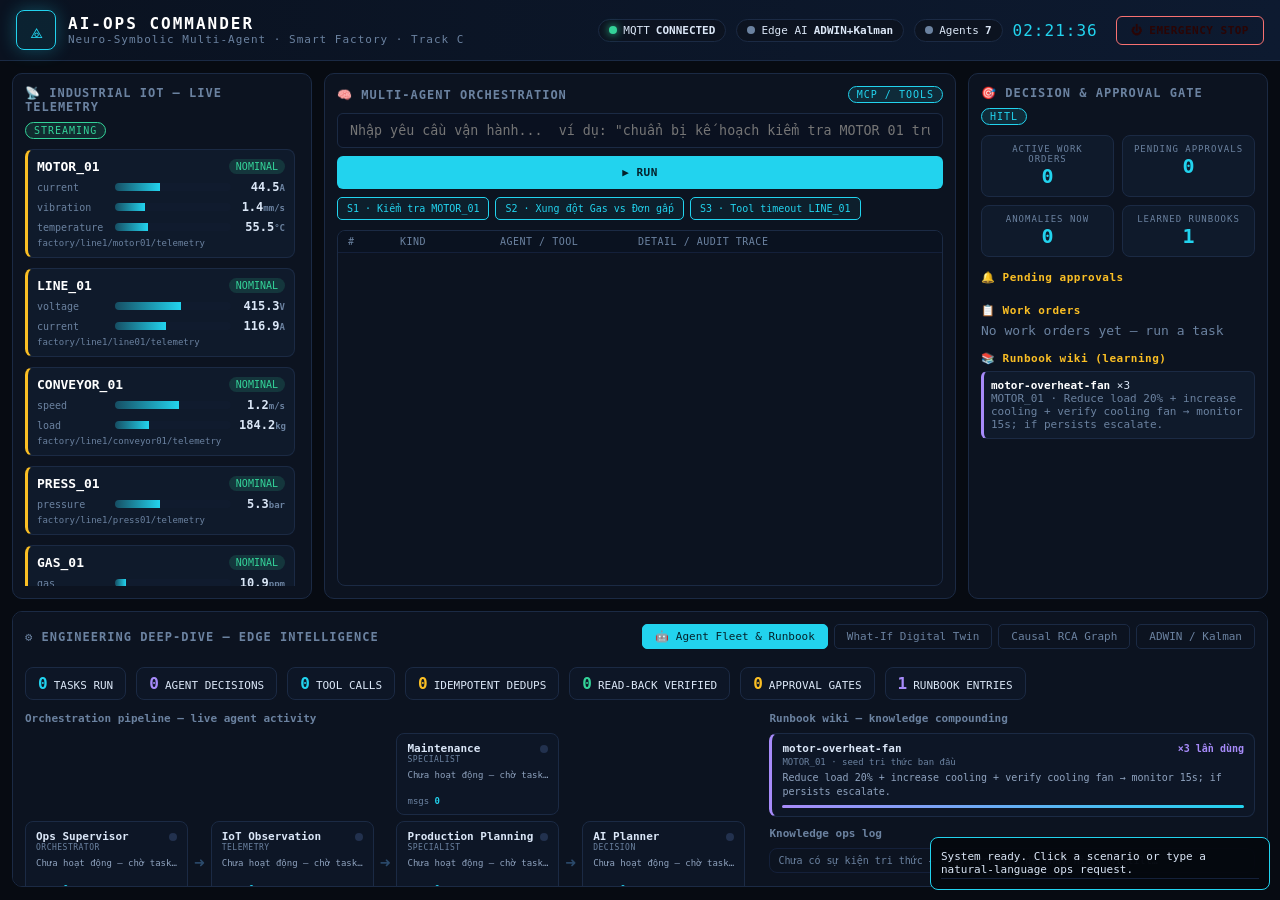
==== web/demo/index.html @ f43a61df "SEAL Hackathon 2026 - Track C: AI-Ops Commander Neuro-Symbolic Multi-Agent Smart Factory demo: - web" ====
<!DOCTYPE html>
<html lang="vi">
<head>
<meta charset="UTF-8">
<meta name="viewport" content="width=device-width, initial-scale=1.0">
<title>AI-Ops Commander · Smart Factory Multi-Agent Control Room</title>
<link rel="stylesheet" href="css/style.css">
</head>
<body>
<!-- ============ TOP STATUS BAR ============ -->
<header id="topbar">
  <div class="brand">
    <div class="logo">⟁</div>
    <div>
      <div class="title">AI-OPS COMMANDER</div>
      <div class="subtitle">Neuro-Symbolic Multi-Agent · Smart Factory · Track C</div>
    </div>
  </div>
  <div class="status-cluster">
    <span class="status-chip" id="mqttChip"><i class="dot red"></i>MQTT <b id="mqttState">DISCONNECTED</b></span>
    <span class="status-chip"><i class="dot"></i>Edge AI <b>ADWIN+Kalman</b></span>
    <span class="status-chip"><i class="dot"></i>Agents <b>7</b></span>
    <span class="clock" id="clock">--:--:--</span>
  </div>
  <div class="power">
    <button id="panicBtn" class="btn danger ghost">⏻ EMERGENCY STOP</button>
  </div>
</header>

<!-- ============ LAYOUT ============ -->
<main id="layout">

  <!-- LEFT: Live Telemetry -->
  <section id="telemetry" class="panel">
    <div class="panel-head">
      <h2>📡 INDUSTRIAL IOT — LIVE TELEMETRY</h2>
      <span class="tag green">STREAMING</span>
    </div>
    <div id="deviceGrid"></div>
  </section>

  <!-- CENTER: Agent orchestration -->
  <section id="orchestra" class="panel">
    <div class="panel-head">
      <h2>🧠 MULTI-AGENT ORCHESTRATION</h2>
      <span class="tag cyan">MCP / TOOLS</span>
    </div>
    <div id="taskLauncher">
      <input id="taskInput" type="text" placeholder='Nhập yêu cầu vận hành...  ví dụ: "chuẩn bị kế hoạch kiểm tra MOTOR_01 trước ca sau"' autocomplete="off">
      <button id="taskSubmit" class="btn primary">▶ RUN</button>
      <div class="scenarios">
        <button class="scenario" data-device="MOTOR_01" data-type="inspection">S1 · Kiểm tra MOTOR_01</button>
        <button class="scenario" data-device="GAS_01" data-type="conflict">S2 · Xung đột Gas vs Đơn gấp</button>
        <button class="scenario" data-device="LINE_01" data-type="timeout">S3 · Tool timeout LINE_01</button>
      </div>
    </div>
    <div id="tracePanel">
      <div id="traceHead" class="trace-row head"><span>#</span><span>KIND</span><span>AGENT / TOOL</span><span>DETAIL / AUDIT TRACE</span></div>
      <div id="traceBody"></div>
    </div>
  </section>

  <!-- RIGHT: Decisions / approvals / workorders -->
  <section id="ops" class="panel">
    <div class="panel-head">
      <h2>🎯 DECISION & APPROVAL GATE</h2>
      <span class="tag cyan">HITL</span>
    </div>
    <div id="kpis" class="grid-2"></div>
    <div class="block">
      <h3>🔔 Pending approvals</h3>
      <div id="approvalList"></div>
    </div>
    <div class="block">
      <h3>📋 Work orders</h3>
      <div id="woList"></div>
    </div>
    <div class="block">
      <h3>📚 Runbook wiki (learning)</h3>
      <div id="runbookList"></div>
    </div>
  </section>

  <!-- BOTTOM: Engineering deep-dive -->
  <section id="eng" class="panel full">
    <div class="panel-head">
      <h2>⚙ ENGINEERING DEEP-DIVE — EDGE INTELLIGENCE</h2>
      <div class="tabs">
        <button class="tab active" data-view="fleet">🤖 Agent Fleet & Runbook</button>
        <button class="tab" data-view="twin">What-If Digital Twin</button>
        <button class="tab" data-view="causal">Causal RCA Graph</button>
        <button class="tab" data-view="drift">ADWIN / Kalman</button>
      </div>
    </div>
    <div class="view" id="view-fleet">
      <div class="fleet-stats" id="fleetStats"></div>
      <div class="fleet-wrap">
        <div class="fleet-left">
          <h3>Orchestration pipeline — live agent activity</h3>
          <div class="fleet-pipeline" id="agentBoard"></div>
          <div class="dim" style="font-size:10px;margin-top:10px">
            Card sáng lên khi agent đang phát thông điệp · số msg = tổng lượt hoạt động từ lúc boot · hàng last-action là message mới nhất.
            Stage 3 chạy <b>song song</b> (Maintenance / Production / Safety) — safety gate không bao giờ bị bỏ qua kể cả khi hit runbook.
          </div>
        </div>
        <div class="fleet-right">
          <h3>Runbook wiki — knowledge compounding</h3>
          <div id="runbookBoard"></div>
          <h3 style="margin-top:10px">Knowledge ops log</h3>
          <div id="runbookLogView" class="rb-log"></div>
        </div>
      </div>
    </div>
    <div class="view hidden" id="view-twin">
      <div class="two-col">
        <div>
          <h3>Simulated futures per candidate action</h3>
          <canvas id="twinChart" width="760" height="260"></canvas>
        </div>
        <div>
          <h3>Objective function scoring</h3>
          <div id="objectiveTable"></div>
        </div>
      </div>
    </div>
    <div class="view hidden" id="view-causal">
      <div class="two-col">
        <div>
          <h3>Correlation-driven causal graph (online lag-correlation)</h3>
          <canvas id="causalCanvas" width="740" height="280"></canvas>
        </div>
        <div>
          <h3>Detected edge strengths</h3>
          <div id="causalTable"></div>
        </div>
      </div>
    </div>
    <div class="view hidden" id="view-drift">
      <div class="two-col">
        <div><h3>ADWIN changing-points per signal</h3><canvas id="adwinCanvas" width="760" height="260"></canvas></div>
        <div>
          <h3>Streaming estimator (Kalman vs raw)</h3>
          <canvas id="kalmanCanvas" width="760" height="240"></canvas>
        </div>
      </div>
    </div>
  </section>
</main>

<div id="syslog-overlay"><div id="syslog"></div></div>

<script src="js/algorithms.js"></script>
<script src="js/simulator.js"></script>
<script src="js/agents.js"></script>
<script src="js/main.js"></script>
</body>
</html>
---- web/demo/css/style.css ----
:root {
  --bg:#070b12; --panel:#0c1320; --panel2:#0f1a2b; --line:#1b2a44;
  --cyan:#22d3ee; --green:#34d399; --amber:#fbbf24; --red:#f87171; --violet:#a78bfa;
  --txt:#dbe7f7; --dim:#6b82a0; --mono:'SF Mono','Cascadia Code','Consolas',monospace;
}
*{box-sizing:border-box;margin:0;padding:0}
html,body{height:100%}
body{background:var(--bg);color:var(--txt);font-family:var(--mono), 'Segoe UI', sans-serif;font-size:13px;overflow:hidden}
.hidden{display:none!important}

/* topbar */
#topbar{display:flex;align-items:center;gap:18px;padding:10px 16px;background:linear-gradient(90deg,#0a1220,#0d1a30);border-bottom:1px solid var(--line);position:sticky;top:0;z-index:10}
.brand{display:flex;align-items:center;gap:12px}
.logo{width:40px;height:40px;display:grid;place-items:center;font-size:22px;color:var(--cyan);border:1px solid var(--cyan);border-radius:8px;background:rgba(34,211,238,.08);box-shadow:0 0 18px rgba(34,211,238,.3)}
.title{font-weight:700;letter-spacing:2px;font-size:16px;color:#fff}
.subtitle{color:var(--dim);font-size:11px;letter-spacing:1px}
.status-cluster{margin-left:auto;display:flex;gap:10px;align-items:center}
.status-chip{display:inline-flex;align-items:center;gap:6px;padding:4px 10px;border:1px solid var(--line);border-radius:20px;background:var(--panel);font-size:11px}
.dot{width:8px;height:8px;border-radius:50%;background:var(--dim);display:inline-block}
.dot.green{background:var(--green);box-shadow:0 0 8px var(--green)}
.dot.red{background:var(--red);box-shadow:0 0 8px var(--red)}
.dot.amber{background:var(--amber)}
.clock{font-size:16px;color:var(--cyan);letter-spacing:1px}
.power{display:flex;gap:8px}
.btn{border:none;padding:7px 14px;border-radius:6px;cursor:pointer;font-family:var(--mono);font-weight:600;font-size:11px;letter-spacing:.5px}
.btn.primary{background:var(--cyan);color:#04222b}
.btn.primary:hover{box-shadow:0 0 14px rgba(34,211,238,.5)}
.btn.danger{background:var(--red);color:#2a0505}
.btn.ghost{background:transparent;border:1px solid var(--red)}
.btn.ghost:hover{background:rgba(248,113,113,.15)}
.btn.small{padding:3px 8px;font-size:10px}

/* layout */
#layout{display:grid;grid-template-columns:300px 1fr 300px;grid-template-rows:auto auto;gap:12px;padding:12px;height:calc(100vh - 62px)}
#telemetry{grid-column:1;grid-row:1/3}
#orchestra{grid-column:2;grid-row:1/3;display:flex;flex-direction:column;min-height:0}
#ops{grid-column:3;grid-row:1/3;overflow:auto}
#eng{grid-column:1/4;grid-row:auto}

.panel{background:var(--panel);border:1px solid var(--line);border-radius:10px;padding:12px;overflow:hidden;display:flex;flex-direction:column}
.panel-head{display:flex;align-items:center;justify-content:space-between;margin-bottom:10px;flex-wrap:wrap;gap:8px}
.panel-head h2{font-size:12px;letter-spacing:1px;color:var(--dim);font-weight:600}
.tag{font-size:10px;padding:2px 8px;border-radius:12px;letter-spacing:1px}
.tag.green{background:rgba(52,211,153,.12);color:var(--green);border:1px solid var(--green)}
.tag.cyan{background:rgba(34,211,238,.12);color:var(--cyan);border:1px solid var(--cyan)}
.tag.red{background:rgba(248,113,113,.12);color:var(--red);border:1px solid var(--red)}

/* device cards */
#deviceGrid{display:grid;grid-template-columns:1fr;gap:10px;overflow:auto;padding-right:4px}
.dev-card{background:var(--panel2);border:1px solid var(--line);border-radius:8px;padding:9px;border-left:3px solid var(--dim)}
.dev-card.anom{border-left-color:var(--red);box-shadow:0 0 12px rgba(248,113,113,.15)}
.dev-card.warn{border-left-color:var(--amber)}
.dev-head{display:flex;justify-content:space-between;align-items:center;margin-bottom:6px}
.dev-name{font-weight:700;color:#fff;font-size:13px}
.dev-status{font-size:10px;padding:2px 7px;border-radius:10px}
.dev-status.ok{background:rgba(52,211,153,.15);color:var(--green)}
.dev-status.anom{background:rgba(248,113,113,.15);color:var(--red)}
.metrics{display:flex;flex-direction:column;gap:6px}
.metric-row{display:grid;grid-template-columns:70px 1fr 46px;align-items:center;gap:8px}
.metric-name{color:var(--dim);font-size:10px}
.metric-bar{height:8px;border-radius:4px;background:#101b2e;overflow:hidden;position:relative}
.metric-bar .fill{height:100%;background:linear-gradient(90deg,#164e63,#22d3ee);transition:width .3s}
.metric-bar .fill.hot{background:linear-gradient(90deg,#7f1d1d,#f87171)}
.metric-bar .fill.warn{background:linear-gradient(90deg,#92400e,#fbbf24)}
.metric-val{text-align:right;font-size:12px;font-weight:700}
.metric-val.hot{color:var(--red)} .metric-val.warn{color:var(--amber)}

/* task launcher */
#taskLauncher{margin-bottom:10px}
#taskLauncher input{width:100%;padding:9px 12px;border-radius:6px;border:1px solid var(--line);background:#0a1120;color:var(--txt);font-family:var(--mono)}
#taskRow{display:flex;gap:8px;margin-top:8px}
.scenarios{display:flex;gap:6px;margin-top:8px;flex-wrap:wrap}
.scenario{border:1px solid var(--cyan);color:var(--cyan);background:rgba(34,211,238,.06);padding:5px 9px;border-radius:5px;font-size:10px;font-family:var(--mono);cursor:pointer}
.scenario:hover{background:rgba(34,211,238,.16)}
#taskSubmit{width:100%;margin-top:8px;padding:10px}

/* trace */
#tracePanel{flex:1;min-height:0;display:flex;flex-direction:column;border:1px solid var(--line);border-radius:8px;overflow:hidden}
.trace-row{display:grid;grid-template-columns:44px 92px 130px 1fr;gap:8px;padding:5px 10px;font-size:11px;border-bottom:1px solid #14203a}
.trace-row.head{background:#0a1220;color:var(--dim);font-size:10px;letter-spacing:.5px;position:sticky;top:0}
#traceBody{overflow:auto;flex:1;min-height:0}
.tr-agent{color:var(--violet)} .tr-tool{color:var(--cyan)} .tr-verif{color:var(--green)}
.tr-sup{color:#f0abfc} .tr-iot{color:#7dd3fc} .tr-maint{color:#fbbf24}
.tr-prod{color:#86efac} .tr-safety{color:#fca5a5} .tr-action{color:#38bdf8}
.tr-decision{color:#fdba74} .tr-info{color:var(--dim)} .tr-trace{color:var(--dim)}
.kind-badge{display:inline-block;padding:1px 6px;border-radius:4px;font-size:9px}
.num{color:var(--dim)}

/* ops right */
#ops .block{margin-bottom:14px}
#ops h3{font-size:11px;color:var(--amber);margin-bottom:6px;letter-spacing:.5px}
.grid-2{display:grid;grid-template-columns:1fr 1fr;gap:8px;margin-bottom:14px}
.kpi{background:var(--panel2);border:1px solid var(--line);border-radius:8px;padding:8px;text-align:center}
.kpi .lbl{color:var(--dim);font-size:9px;letter-spacing:1px}
.kpi .val{font-size:20px;font-weight:700;color:var(--cyan)}
.kpi .val.warn{color:var(--amber)} .kpi .val.hot{color:var(--red)}
.appr-item,.wo-item,.rb-item{background:var(--panel2);border:1px solid var(--line);border-left:3px solid var(--amber);border-radius:6px;padding:7px;margin-bottom:6px;font-size:11px}
.appr-item .btns{display:flex;gap:6px;margin-top:6px}
.title-sm{color:#fff;font-weight:600}
.dim{color:var(--dim)} .green{color:var(--green)} .red{color:var(--red)} .amber{color:var(--amber)} .cyan{color:var(--cyan)}
.wo-item{border-left-color:var(--cyan)}
.rb-item{border-left-color:var(--violet)}

/* eng deep dive */
#eng{grid-row:auto;overflow:auto}
.tabs{display:flex;gap:6px}
.tab{border:1px solid var(--line);background:transparent;color:var(--dim);padding:5px 12px;border-radius:5px;cursor:pointer;font-family:var(--mono);font-size:11px}
.tab.active{background:var(--cyan);color:#04222b;border-color:var(--cyan)}
.view{padding-top:8px}
.two-col{display:grid;grid-template-columns:1fr 1fr;gap:16px}
.view h3{color:var(--dim);font-size:11px;margin-bottom:8px}
table.dt{width:100%;border-collapse:collapse;font-size:11px}
table.dt td,table.dt th{padding:5px 8px;border-bottom:1px solid #14203a;text-align:left}
table.dt th{color:var(--dim);font-size:10px}
.winner{background:rgba(52,211,153,.12)}

#syslog-overlay{position:fixed;bottom:10px;right:10px;width:340px;z-index:50}
#syslog{background:rgba(5,8,14,.95);border:1px solid var(--cyan);border-radius:8px;padding:10px;font-size:11px;max-height:220px;overflow:auto}
#syslog div{border-bottom:1px solid #14203a;padding:2px 0}

::-webkit-scrollbar{width:8px;height:8px}
::-webkit-scrollbar-thumb{background:#1b2a44;border-radius:4px}
::-webkit-scrollbar-track{background:transparent}
/* ================= Agent Fleet & Runbook tab ================= */
.fleet-stats{display:flex;gap:10px;flex-wrap:wrap;margin-bottom:12px}
.fleet-chip{background:#0d1626;border:1px solid #1b2a44;border-radius:8px;padding:6px 12px;font-size:11px;display:flex;align-items:baseline;gap:6px}
.fleet-chip .n{font-size:16px;font-weight:700;color:var(--cyan)}
.fleet-chip.g .n{color:var(--green)} .fleet-chip.a .n{color:var(--amber)} .fleet-chip.v .n{color:var(--violet)}
.fleet-wrap{display:grid;grid-template-columns:3fr 2fr;gap:16px}
.fleet-pipeline{display:flex;align-items:stretch;gap:4px;flex-wrap:wrap}
.fleet-stage{display:flex;flex-direction:column;gap:6px;justify-content:center}
.fleet-arrow{display:flex;align-items:center;color:#2b4a6b;font-size:18px;padding:0 2px;user-select:none}
.agent-card{background:#0d1626;border:1px solid #1b2a44;border-radius:8px;padding:8px 10px;min-width:150px;max-width:170px;transition:border-color .25s, box-shadow .25s}
.agent-card .ac-head{display:flex;justify-content:space-between;align-items:center;gap:6px}
.agent-card .ac-name{font-size:11px;font-weight:700;color:#dbe7f8}
.agent-card .ac-role{font-size:8px;color:var(--dim);text-transform:uppercase;letter-spacing:.5px}
.agent-card .ac-led{width:8px;height:8px;border-radius:50%;background:#22314e;flex:0 0 auto}
.agent-card.live{border-color:var(--green);box-shadow:0 0 12px rgba(52,211,153,.35)}
.agent-card.live .ac-led{background:var(--green);animation:blink .6s infinite alternate}
@keyframes blink{from{opacity:1}to{opacity:.25}}
.agent-card .ac-msg{font-size:9px;color:#8fa3bf;margin-top:5px;line-height:1.35;min-height:24px;overflow:hidden;display:-webkit-box;-webkit-line-clamp:2;-webkit-box-orient:vertical}
.agent-card .ac-count{font-size:9px;color:var(--dim);margin-top:3px}
.agent-card .ac-count b{color:var(--cyan)}
.fleet-right h3{color:var(--dim);font-size:11px;margin-bottom:8px}
.rb-card{background:#0d1626;border:1px solid #1b2a44;border-left:3px solid var(--violet);border-radius:8px;padding:8px 10px;margin-bottom:8px}
.rb-card .rb-head{display:flex;justify-content:space-between;align-items:center;gap:8px}
.rb-card .rb-id{font-size:11px;font-weight:700;color:#dbe7f8}
.rb-card .rb-occ{font-size:10px;color:var(--violet);font-weight:700;white-space:nowrap}
.rb-card .rb-meta{font-size:9px;color:var(--dim);margin-top:2px}
.rb-card .rb-content{font-size:10px;color:#8fa3bf;margin-top:4px;line-height:1.4}
.rb-card .rb-bar{height:3px;background:#14203a;border-radius:2px;margin-top:6px;overflow:hidden}
.rb-card .rb-bar .f{height:100%;background:linear-gradient(90deg,var(--violet),var(--cyan))}
.rb-log{max-height:190px;overflow:auto;font-size:10px;border:1px solid #14203a;border-radius:8px;padding:6px 8px}
.rb-log .rl{display:flex;gap:8px;padding:3px 0;border-bottom:1px solid #0f1a2b}
.rb-log .rl:last-child{border-bottom:none}
.rb-log .rl .t{color:var(--dim);flex:0 0 auto;font-size:9px;padding-top:1px}
.rb-log .rl.hit{color:var(--cyan)} .rb-log .rl.distill{color:var(--violet)} .rb-log .rl.apply{color:var(--green)}
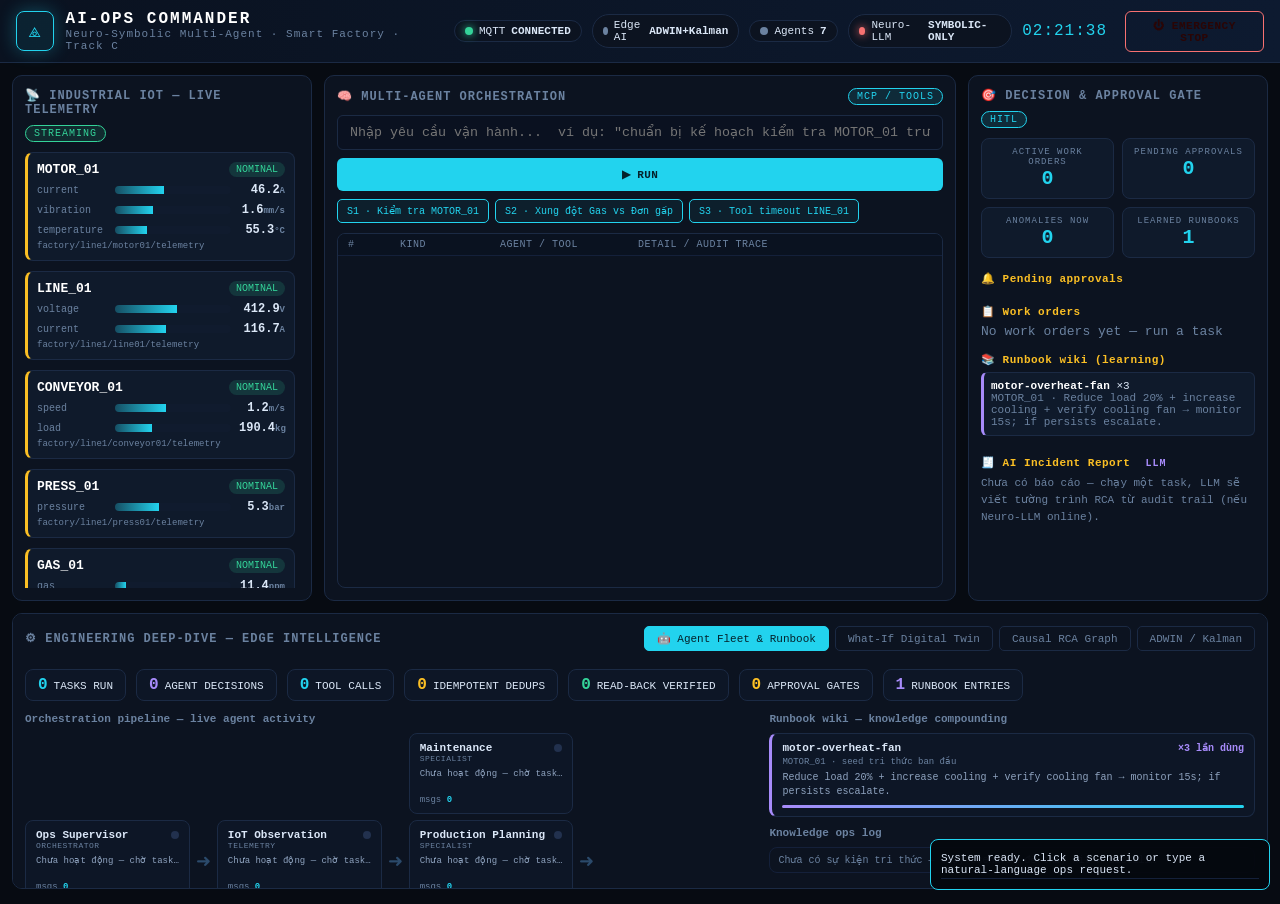
==== commit 608d2608: "Add Neuro-LLM link (OpenRouter deepseek-v4-flash) + Agent Fleet tab - js/llm.js: LLM parses free-for" ====
--- a/web/demo/index.html
+++ b/web/demo/index.html
@@ -20,6 +20,7 @@
     <span class="status-chip" id="mqttChip"><i class="dot red"></i>MQTT <b id="mqttState">DISCONNECTED</b></span>
     <span class="status-chip"><i class="dot"></i>Edge AI <b>ADWIN+Kalman</b></span>
     <span class="status-chip"><i class="dot"></i>Agents <b>7</b></span>
+    <span class="status-chip clickable" id="llmChip" title="Bấm để cấu hình OpenRouter key"><i class="dot red" id="llmDot"></i>Neuro-LLM <b id="llmState">SYMBOLIC-ONLY</b></span>
     <span class="clock" id="clock">--:--:--</span>
   </div>
   <div class="power">
@@ -78,6 +79,10 @@
     <div class="block">
       <h3>📚 Runbook wiki (learning)</h3>
       <div id="runbookList"></div>
+    </div>
+    <div class="block">
+      <h3>🧾 AI Incident Report <span class="tag violet" id="reportModel">LLM</span></h3>
+      <div id="reportBox" class="dim">Chưa có báo cáo — chạy một task, LLM sẽ viết tường trình RCA từ audit trail (nếu Neuro-LLM online).</div>
     </div>
   </section>
 
@@ -149,9 +154,11 @@
 
 <div id="syslog-overlay"><div id="syslog"></div></div>
 
+<script src="js/config.js"></script>
 <script src="js/algorithms.js"></script>
 <script src="js/simulator.js"></script>
 <script src="js/agents.js"></script>
+<script src="js/llm.js"></script>
 <script src="js/main.js"></script>
 </body>
 </html>
--- a/web/demo/css/style.css
+++ b/web/demo/css/style.css
@@ -155,3 +155,9 @@
 .rb-log .rl:last-child{border-bottom:none}
 .rb-log .rl .t{color:var(--dim);flex:0 0 auto;font-size:9px;padding-top:1px}
 .rb-log .rl.hit{color:var(--cyan)} .rb-log .rl.distill{color:var(--violet)} .rb-log .rl.apply{color:var(--green)}
+
+/* ================= Neuro-LLM ================= */
+.status-chip.clickable{cursor:pointer}
+.status-chip.clickable:hover{border-color:var(--violet)}
+#reportBox{font-size:11px;line-height:1.55;white-space:pre-wrap;max-height:220px;overflow:auto}
+.tag.violet{color:var(--violet);border-color:var(--violet)}
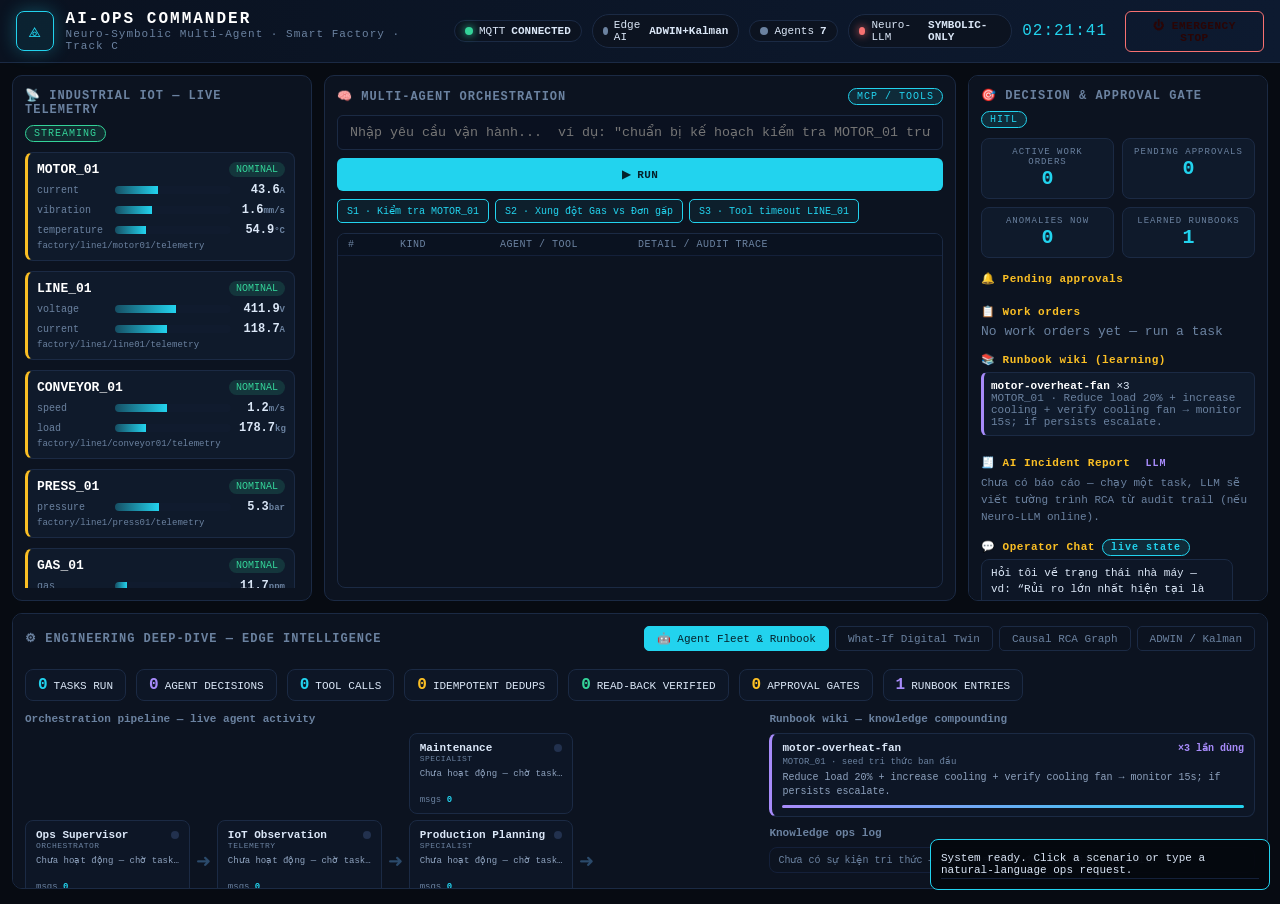
==== commit b186d988: "Neuro-LLM phase 2: runbook distillation, operator chat, causal hypothesis - LLM refines freshly dist" ====
--- a/web/demo/index.html
+++ b/web/demo/index.html
@@ -84,6 +84,11 @@
       <h3>🧾 AI Incident Report <span class="tag violet" id="reportModel">LLM</span></h3>
       <div id="reportBox" class="dim">Chưa có báo cáo — chạy một task, LLM sẽ viết tường trình RCA từ audit trail (nếu Neuro-LLM online).</div>
     </div>
+    <div class="block">
+      <h3>💬 Operator Chat <span class="tag cyan">live state</span></h3>
+      <div id="chatBox" class="chat-box"><div class="chat-msg ai">Hỏi tôi về trạng thái nhà máy — vd: “Rủi ro lớn nhất hiện tại là gì?”</div></div>
+      <div class="chat-input"><input id="chatInput" type="text" placeholder="Hỏi về nhà máy..." autocomplete="off"><button id="chatSend" class="btn primary">➤</button></div>
+    </div>
   </section>
 
   <!-- BOTTOM: Engineering deep-dive -->
@@ -137,6 +142,8 @@
         <div>
           <h3>Detected edge strengths</h3>
           <div id="causalTable"></div>
+          <button id="causalLLMBtn" class="btn small" style="margin-top:8px">🧠 LLM hypothesis</button>
+          <div id="causalHypo" class="dim" style="margin-top:8px;font-size:11px;line-height:1.5;white-space:pre-wrap">Bấm để LLM đọc đồ thị nhân quả + telemetry và viết giả thuyết lan truyền sự cố.</div>
         </div>
       </div>
     </div>
--- a/web/demo/css/style.css
+++ b/web/demo/css/style.css
@@ -161,3 +161,12 @@
 .status-chip.clickable:hover{border-color:var(--violet)}
 #reportBox{font-size:11px;line-height:1.55;white-space:pre-wrap;max-height:220px;overflow:auto}
 .tag.violet{color:var(--violet);border-color:var(--violet)}
+
+/* Operator chat */
+.chat-box{max-height:180px;overflow:auto;display:flex;flex-direction:column;gap:6px;margin-bottom:8px}
+.chat-msg{font-size:11px;line-height:1.45;padding:6px 9px;border-radius:8px;white-space:pre-wrap}
+.chat-msg.user{background:#12233d;border:1px solid #22406a;align-self:flex-end;max-width:85%}
+.chat-msg.ai{background:#0d1626;border:1px solid #1b2a44;align-self:flex-start;max-width:92%}
+.chat-input{display:flex;gap:6px}
+.chat-input input{flex:1;background:#0d1626;border:1px solid #1b2a44;border-radius:6px;color:#dbe7f8;padding:6px 9px;font-size:11px;font-family:inherit}
+.chat-input input:focus{outline:none;border-color:var(--cyan)}
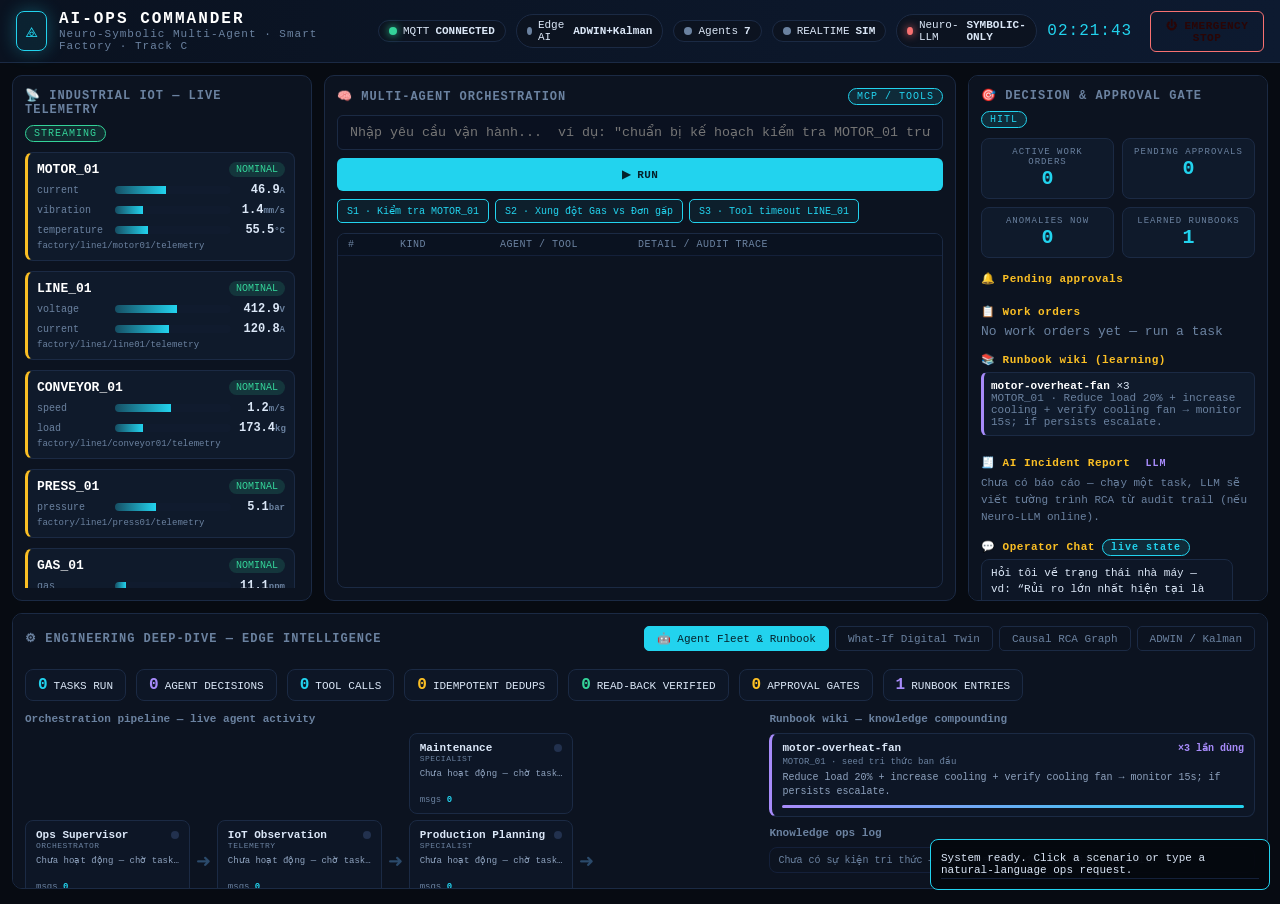
==== commit 310702b0: "Add realtime MQTT client, REALTIME ingest mode, LLM incident/causal/runbook pipeline updates - new j" ====
--- a/web/demo/index.html
+++ b/web/demo/index.html
@@ -20,6 +20,7 @@
     <span class="status-chip" id="mqttChip"><i class="dot red"></i>MQTT <b id="mqttState">DISCONNECTED</b></span>
     <span class="status-chip"><i class="dot"></i>Edge AI <b>ADWIN+Kalman</b></span>
     <span class="status-chip"><i class="dot"></i>Agents <b>7</b></span>
+    <span class="status-chip clickable" id="liveChip" title="Bật/tắt REALTIME — nối broker thật của BTC (MQTT-over-WSS)"><i class="dot" id="liveDot"></i>REALTIME <b id="liveState">SIM</b></span>
     <span class="status-chip clickable" id="llmChip" title="Bấm để cấu hình OpenRouter key"><i class="dot red" id="llmDot"></i>Neuro-LLM <b id="llmState">SYMBOLIC-ONLY</b></span>
     <span class="clock" id="clock">--:--:--</span>
   </div>
@@ -165,6 +166,7 @@
 <script src="js/algorithms.js"></script>
 <script src="js/simulator.js"></script>
 <script src="js/agents.js"></script>
+<script src="js/mqtt-client.js"></script>
 <script src="js/llm.js"></script>
 <script src="js/main.js"></script>
 </body>
--- a/web/demo/css/style.css
+++ b/web/demo/css/style.css
@@ -170,3 +170,10 @@
 .chat-input{display:flex;gap:6px}
 .chat-input input{flex:1;background:#0d1626;border:1px solid #1b2a44;border-radius:6px;color:#dbe7f8;padding:6px 9px;font-size:11px;font-family:inherit}
 .chat-input input:focus{outline:none;border-color:var(--cyan)}
+
+/* REALTIME mode */
+.dot.amber{background:var(--amber)!important}
+.dot.blink{background:var(--red)!important;animation:blink .7s infinite alternate}
+.dev-card.offline{opacity:.55;border-style:dashed}
+#liveChip{cursor:pointer}
+#liveChip:hover{border-color:var(--red)}
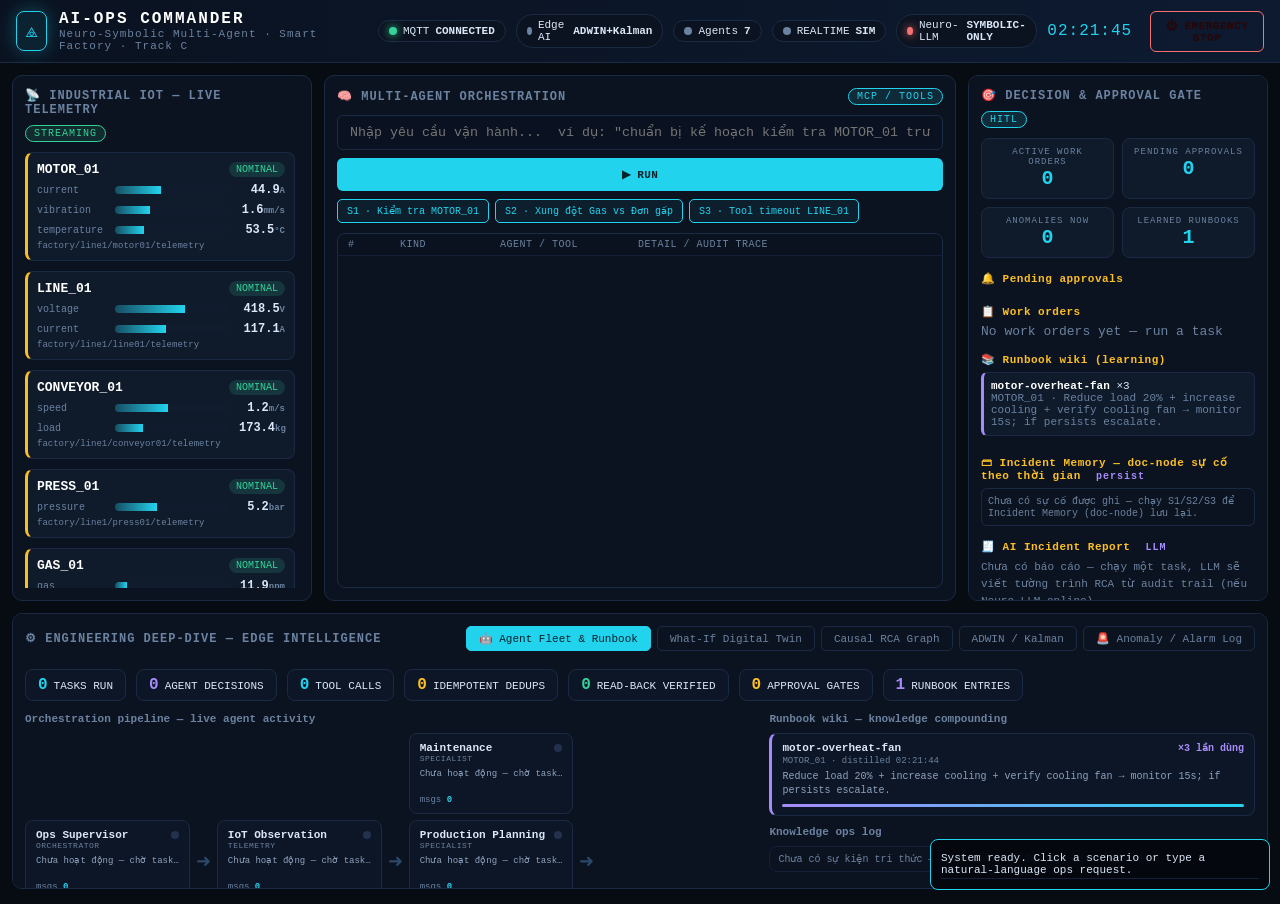
==== commit 25e9d2c1: "Add Anomaly/Alarm Log tab + Incident Memory (persisted) - new js/alarm-log.js: per-signal alarm reco" ====
--- a/web/demo/index.html
+++ b/web/demo/index.html
@@ -82,6 +82,10 @@
       <div id="runbookList"></div>
     </div>
     <div class="block">
+      <h3>🗃 Incident Memory — doc-node sự cố theo thời gian <span class="tag violet">persist</span></h3>
+      <div id="incidentHistory"></div>
+    </div>
+    <div class="block">
       <h3>🧾 AI Incident Report <span class="tag violet" id="reportModel">LLM</span></h3>
       <div id="reportBox" class="dim">Chưa có báo cáo — chạy một task, LLM sẽ viết tường trình RCA từ audit trail (nếu Neuro-LLM online).</div>
     </div>
@@ -101,6 +105,7 @@
         <button class="tab" data-view="twin">What-If Digital Twin</button>
         <button class="tab" data-view="causal">Causal RCA Graph</button>
         <button class="tab" data-view="drift">ADWIN / Kalman</button>
+        <button class="tab" data-view="alarms">🚨 Anomaly / Alarm Log</button>
       </div>
     </div>
     <div class="view" id="view-fleet">
@@ -157,6 +162,20 @@
         </div>
       </div>
     </div>
+    <div class="view hidden" id="view-alarms">
+      <div class="alarm-toolbar">
+        <div id="alarmStats"></div>
+        <div>
+          <button id="alarmRefreshBtn" class="btn small">↻ Refresh</button>
+          <button id="alarmClearBtn" class="btn small danger">🗑 Clear log</button>
+        </div>
+      </div>
+      <div class="dim" style="font-size:10px;margin:6px 0 8px">
+        Mỗi tín hiệu telemetry vượt baseline được ghi ngay khi xảy ra (thời gian thật), song song với cảnh báo trên device card.
+        Vượt &gt;25% = <span class="amber">WARNING</span> · vượt &gt;50% = <span class="gold">CRITICAL</span>. Tự lưu vào localStorage nên giữ qua lần refresh.
+      </div>
+      <div id="alarmLog"></div>
+    </div>
   </section>
 </main>
 
@@ -165,6 +184,8 @@
 <script src="js/config.js"></script>
 <script src="js/algorithms.js"></script>
 <script src="js/simulator.js"></script>
+<script src="js/incidents.js"></script>
+<script src="js/alarm-log.js"></script>
 <script src="js/agents.js"></script>
 <script src="js/mqtt-client.js"></script>
 <script src="js/llm.js"></script>
--- a/web/demo/css/style.css
+++ b/web/demo/css/style.css
@@ -100,6 +100,14 @@
 .dim{color:var(--dim)} .green{color:var(--green)} .red{color:var(--red)} .amber{color:var(--amber)} .cyan{color:var(--cyan)}
 .wo-item{border-left-color:var(--cyan)}
 .rb-item{border-left-color:var(--violet)}
+
+/* Incident Memory — doc-node timeline */
+.gold{color:#fbbf24}
+#incidentHistory{border:1px solid var(--line);border-radius:6px;padding:6px;font-size:10px;max-height:150px;overflow:auto}
+.ih-head{display:grid;grid-template-columns:52px 30px 64px 44px 1fr;gap:4px;color:var(--dim);padding:2px 4px 4px;border-bottom:1px solid var(--line);font-size:9px;letter-spacing:.3px}
+.ih-row{display:grid;grid-template-columns:52px 30px 64px 44px 1fr;gap:4px;align-items:center;padding:3px 4px;border-bottom:1px dotted var(--line)}
+.ih-row .pb{white-space:nowrap;overflow:hidden;text-overflow:ellipsis;color:#e6eaf2}
+#incidentHistory .ih-row:nth-last-child(1){border-bottom:none}
 
 /* eng deep dive */
 #eng{grid-row:auto;overflow:auto}
@@ -177,3 +185,17 @@
 .dev-card.offline{opacity:.55;border-style:dashed}
 #liveChip{cursor:pointer}
 #liveChip:hover{border-color:var(--red)}
+
+/* ================= Alarm / Anomaly Log tab ================= */
+.alarm-toolbar{display:flex;align-items:center;justify-content:space-between;gap:8px;flex-wrap:wrap}
+#alarmStats{display:flex;gap:6px}
+.alarm-toolbar .as-chip{font-size:10px;color:var(--dim);border:1px solid var(--line);padding:3px 10px;border-radius:12px}
+.as-chip b{color:#e6eaf2}
+.as-chip b.gold{color:#fbbf24}
+#alarmLog{margin-top:6px;max-height:340px;overflow:auto;border:1px solid var(--line);border-radius:8px}
+.alarm-head{display:grid;grid-template-columns:58px 30px 120px 62px 90px 52px 46px 1fr;gap:4px;color:var(--dim);padding:4px 6px;border-bottom:1px solid var(--line);font-size:9px;letter-spacing:.3px;position:sticky;top:0;background:var(--panel)}
+.alarm-row{display:grid;grid-template-columns:58px 30px 120px 62px 90px 52px 46px 1fr;gap:4px;align-items:center;padding:4px 6px;border-bottom:1px dotted var(--line);font-size:11px}
+.alarm-row:last-child{border-bottom:none}
+.alarm-row.row-active{background:rgba(248,113,113,.06)}
+.alarm-active{color:var(--red);font-weight:600;font-size:10px}
+.alarm-resolved{color:var(--green);font-size:10px}
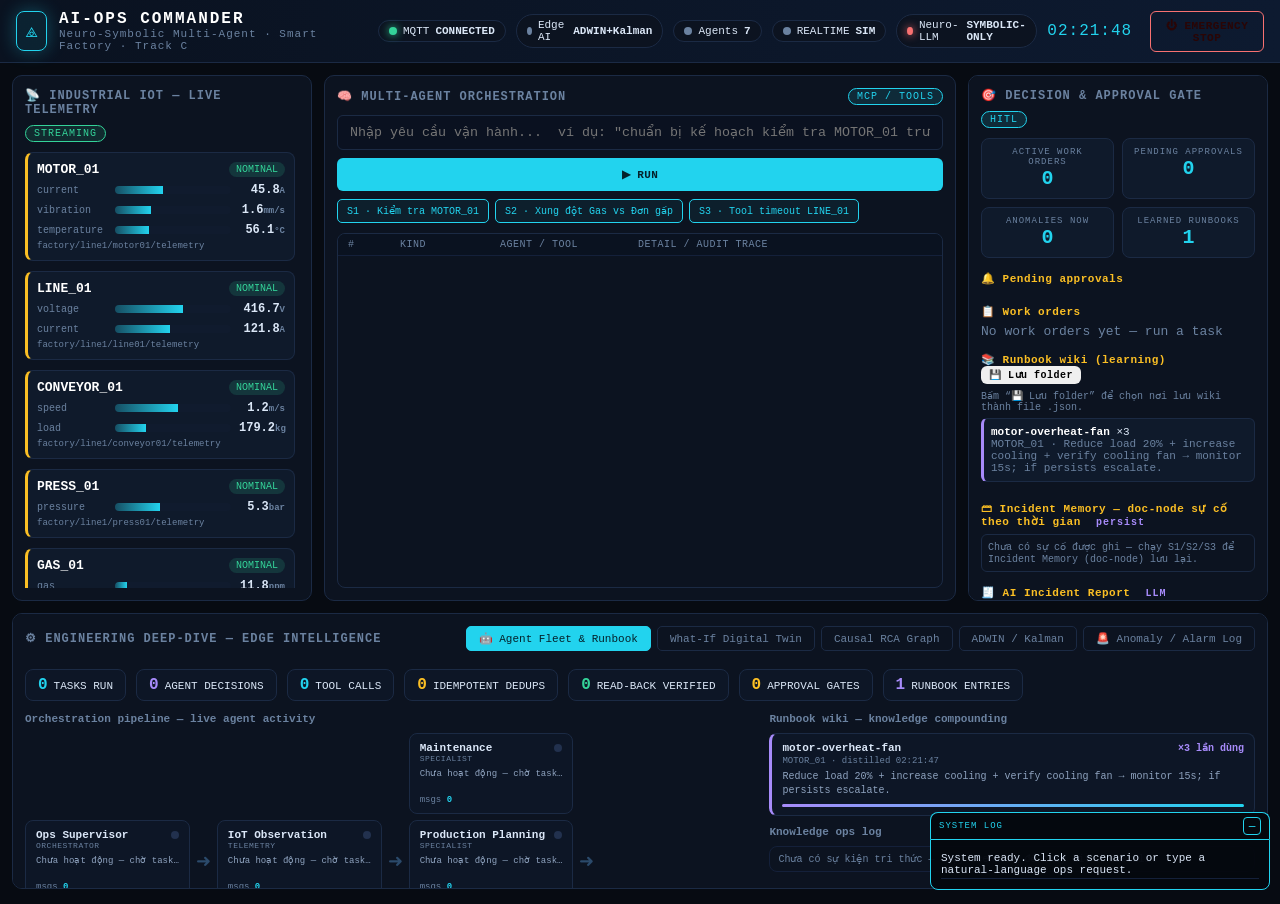
==== commit 086cdc0d: "Add wiki folder export (File System Access API) + ADWIN drift alarms + syslog toggle - Runbook wiki:" ====
--- a/web/demo/index.html
+++ b/web/demo/index.html
@@ -78,7 +78,8 @@
       <div id="woList"></div>
     </div>
     <div class="block">
-      <h3>📚 Runbook wiki (learning)</h3>
+      <h3>📚 Runbook wiki (learning) <button id="saveWikiBtn" class="btn small" title="Lưu wiki thành file .json vào 1 folder trên đĩa">💾 Lưu folder</button></h3>
+      <div id="wikiFolderInfo" class="dim" style="font-size:10px;margin-bottom:5px"></div>
       <div id="runbookList"></div>
     </div>
     <div class="block">
@@ -179,7 +180,7 @@
   </section>
 </main>
 
-<div id="syslog-overlay"><div id="syslog"></div></div>
+<div id="syslog-overlay"><div class="syslog-head"><span>SYSTEM LOG</span><button id="syslogToggle" title="Ẩn/hiện log" class="syslog-btn">–</button></div><div id="syslog"></div></div>
 
 <script src="js/config.js"></script>
 <script src="js/algorithms.js"></script>
--- a/web/demo/css/style.css
+++ b/web/demo/css/style.css
@@ -123,7 +123,11 @@
 .winner{background:rgba(52,211,153,.12)}
 
 #syslog-overlay{position:fixed;bottom:10px;right:10px;width:340px;z-index:50}
-#syslog{background:rgba(5,8,14,.95);border:1px solid var(--cyan);border-radius:8px;padding:10px;font-size:11px;max-height:220px;overflow:auto}
+.syslog-head{display:flex;align-items:center;justify-content:space-between;gap:6px;background:rgba(5,8,14,.95);border:1px solid var(--cyan);border-bottom:none;border-radius:8px 8px 0 0;padding:4px 8px;font-size:9px;letter-spacing:1px;color:var(--cyan)}
+.syslog-btn{background:transparent;border:1px solid var(--cyan);color:var(--cyan);width:18px;height:18px;line-height:1;border-radius:4px;cursor:pointer;font-size:12px;padding:0}
+.syslog-btn:hover{background:var(--cyan);color:#04222b}
+#syslog-overlay.collapsed #syslog{display:none}
+#syslog{background:rgba(5,8,14,.95);border:1px solid var(--cyan);border-radius:0 0 8px 8px;padding:10px;font-size:11px;max-height:220px;overflow:auto}
 #syslog div{border-bottom:1px solid #14203a;padding:2px 0}
 
 ::-webkit-scrollbar{width:8px;height:8px}
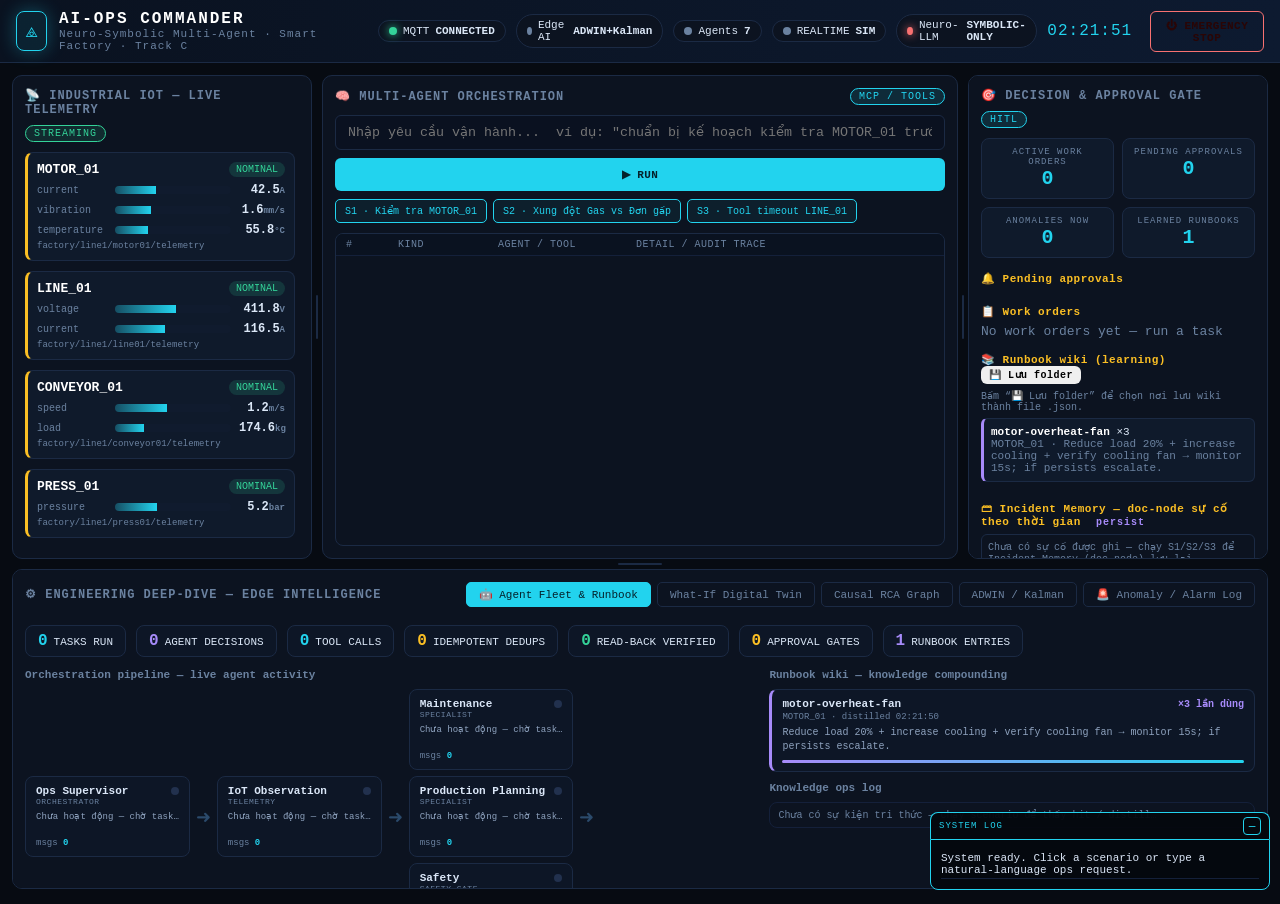
==== commit 46e1f88c: "Add resizable panels: drag gutters to resize telemetry/decision columns and Engineering tab area (pe" ====
--- a/web/demo/index.html
+++ b/web/demo/index.html
@@ -97,6 +97,11 @@
     </div>
   </section>
 
+  <!-- RESIZE GUTTERS: kéo để thay đổi kích thước các panel, double-click để reset -->
+  <div class="gutter gutter-v" id="gutterLeft" title="Kéo trái/phải để chỉnh độ rộng cột Telemetry · double-click reset"></div>
+  <div class="gutter gutter-v" id="gutterRight" title="Kéo trái/phải để chỉnh độ rộng cột Decision · double-click reset"></div>
+  <div class="gutter gutter-h" id="gutterBottom" title="Kéo lên/xuống để chỉnh độ cao khu Engineering deep-dive · double-click reset"></div>
+
   <!-- BOTTOM: Engineering deep-dive -->
   <section id="eng" class="panel full">
     <div class="panel-head">
--- a/web/demo/css/style.css
+++ b/web/demo/css/style.css
@@ -30,12 +30,28 @@
 .btn.ghost:hover{background:rgba(248,113,113,.15)}
 .btn.small{padding:3px 8px;font-size:10px}
 
-/* layout */
-#layout{display:grid;grid-template-columns:300px 1fr 300px;grid-template-rows:auto auto;gap:12px;padding:12px;height:calc(100vh - 62px)}
-#telemetry{grid-column:1;grid-row:1/3}
-#orchestra{grid-column:2;grid-row:1/3;display:flex;flex-direction:column;min-height:0}
-#ops{grid-column:3;grid-row:1/3;overflow:auto}
-#eng{grid-column:1/4;grid-row:auto}
+/* layout — resizable: độ rộng 2 cột bên + chiều cao khu eng điều khiển bằng CSS var (js/main.js) */
+#layout{display:grid;grid-template-columns:var(--col-left,300px) 10px minmax(0,1fr) 10px var(--col-right,300px);grid-template-rows:minmax(0,1fr) 10px var(--row-eng,320px);gap:0;padding:12px;height:calc(100vh - 62px)}
+#telemetry{grid-column:1;grid-row:1}
+#orchestra{grid-column:3;grid-row:1;display:flex;flex-direction:column;min-height:0}
+#ops{grid-column:5;grid-row:1;overflow:auto}
+#gutterLeft{grid-column:2;grid-row:1}
+#gutterRight{grid-column:4;grid-row:1}
+#gutterBottom{grid-column:1/-1;grid-row:2}
+#eng{grid-column:1/-1;grid-row:3}
+
+/* resize gutters */
+.gutter{position:relative;z-index:4;border-radius:4px;transition:background .15s;user-select:none;touch-action:none}
+.gutter-v{cursor:col-resize}
+.gutter-h{cursor:row-resize}
+.gutter::after{content:'';position:absolute;inset:0;margin:auto;background:var(--line);border-radius:2px;transition:background .15s}
+.gutter-v::after{width:2px;height:44px}
+.gutter-h::after{height:2px;width:44px}
+.gutter:hover,.gutter.dragging{background:rgba(34,211,238,.14)}
+.gutter:hover::after,.gutter.dragging::after{background:var(--cyan);box-shadow:0 0 8px rgba(34,211,238,.6)}
+body.resizing-x,body.resizing-x *{cursor:col-resize!important}
+body.resizing-y,body.resizing-y *{cursor:row-resize!important}
+#telemetry #deviceGrid{flex:1;min-height:0}
 
 .panel{background:var(--panel);border:1px solid var(--line);border-radius:10px;padding:12px;overflow:hidden;display:flex;flex-direction:column}
 .panel-head{display:flex;align-items:center;justify-content:space-between;margin-bottom:10px;flex-wrap:wrap;gap:8px}
@@ -110,7 +126,7 @@
 #incidentHistory .ih-row:nth-last-child(1){border-bottom:none}
 
 /* eng deep dive */
-#eng{grid-row:auto;overflow:auto}
+#eng{overflow:auto}
 .tabs{display:flex;gap:6px}
 .tab{border:1px solid var(--line);background:transparent;color:var(--dim);padding:5px 12px;border-radius:5px;cursor:pointer;font-family:var(--mono);font-size:11px}
 .tab.active{background:var(--cyan);color:#04222b;border-color:var(--cyan)}
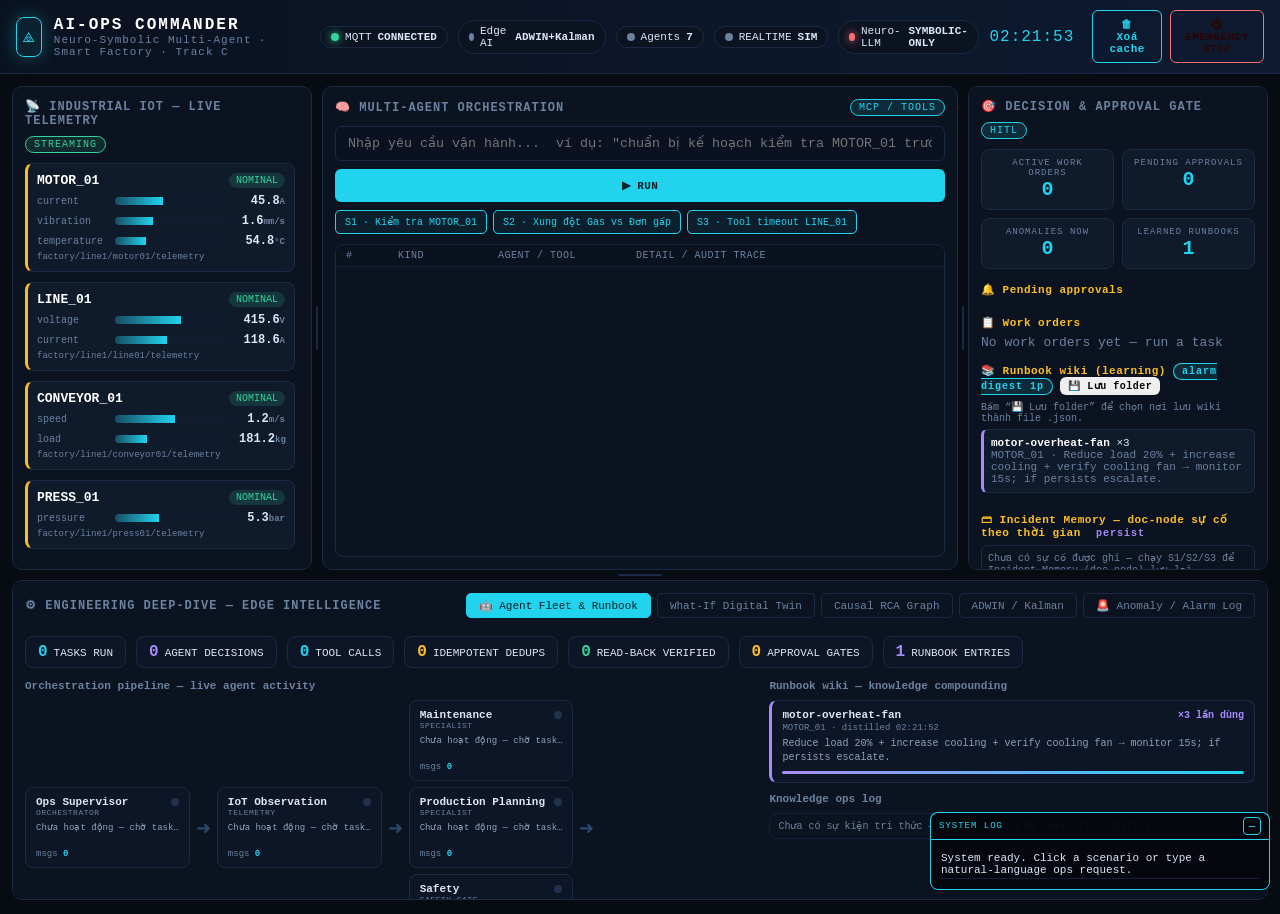
==== commit 3216c061: "feat(web): chat chạy pipeline agent harness, nút xoá cache, tổng hợp 10 alarm→wiki, tăng limit LLM -" ====
--- a/web/demo/index.html
+++ b/web/demo/index.html
@@ -25,6 +25,7 @@
     <span class="clock" id="clock">--:--:--</span>
   </div>
   <div class="power">
+    <button id="clearCacheBtn" class="btn ghost cyan" title="Xoá dữ liệu localStorage của app (alarm log, runbook wiki, incident memory, layout) rồi reload — giữ lại OpenRouter key">🗑 Xoá cache</button>
     <button id="panicBtn" class="btn danger ghost">⏻ EMERGENCY STOP</button>
   </div>
 </header>
@@ -78,7 +79,7 @@
       <div id="woList"></div>
     </div>
     <div class="block">
-      <h3>📚 Runbook wiki (learning) <button id="saveWikiBtn" class="btn small" title="Lưu wiki thành file .json vào 1 folder trên đĩa">💾 Lưu folder</button></h3>
+      <h3>📚 Runbook wiki (learning) <span class="tag cyan" title="Mỗi 1 phút, AlarmLog được tóm tắt thành 1 node wiki để chat AI tra cứu">alarm digest 1p</span> <button id="saveWikiBtn" class="btn small" title="Lưu wiki thành file .json vào 1 folder trên đĩa">💾 Lưu folder</button></h3>
       <div id="wikiFolderInfo" class="dim" style="font-size:10px;margin-bottom:5px"></div>
       <div id="runbookList"></div>
     </div>
@@ -92,7 +93,7 @@
     </div>
     <div class="block">
       <h3>💬 Operator Chat <span class="tag cyan">live state</span></h3>
-      <div id="chatBox" class="chat-box"><div class="chat-msg ai">Hỏi tôi về trạng thái nhà máy — vd: “Rủi ro lớn nhất hiện tại là gì?”</div></div>
+      <div id="chatBox" class="chat-box"><div class="chat-msg ai">Mọi câu chat đều được AGENT HARNESS xử lý qua pipeline đầy đủ (IoT → Safety → Planner → Action → Auditor) và trả lời bằng kết quả pipeline. Ví dụ: “kiểm tra MOTOR_01”, “xử lý xung đột gas GAS_01 vs đơn gấp”, “tình hình nhà máy thế nào”.</div></div>
       <div class="chat-input"><input id="chatInput" type="text" placeholder="Hỏi về nhà máy..." autocomplete="off"><button id="chatSend" class="btn primary">➤</button></div>
     </div>
   </section>
@@ -172,6 +173,7 @@
       <div class="alarm-toolbar">
         <div id="alarmStats"></div>
         <div>
+          <button id="alarmDigestBtn" class="btn small primary" title="Lấy 10 alarm mới nhất, tổng hợp thành 1 node wiki (alarm-digest) cho chat AI tra cứu">📚 Tổng hợp 10 → wiki</button>
           <button id="alarmRefreshBtn" class="btn small">↻ Refresh</button>
           <button id="alarmClearBtn" class="btn small danger">🗑 Clear log</button>
         </div>
--- a/web/demo/css/style.css
+++ b/web/demo/css/style.css
@@ -28,6 +28,8 @@
 .btn.danger{background:var(--red);color:#2a0505}
 .btn.ghost{background:transparent;border:1px solid var(--red)}
 .btn.ghost:hover{background:rgba(248,113,113,.15)}
+.btn.ghost.cyan{border-color:var(--cyan);color:var(--cyan)}
+.btn.ghost.cyan:hover{background:rgba(34,211,238,.15)}
 .btn.small{padding:3px 8px;font-size:10px}
 
 /* layout — resizable: độ rộng 2 cột bên + chiều cao khu eng điều khiển bằng CSS var (js/main.js) */
@@ -175,7 +177,7 @@
 .rb-card .rb-id{font-size:11px;font-weight:700;color:#dbe7f8}
 .rb-card .rb-occ{font-size:10px;color:var(--violet);font-weight:700;white-space:nowrap}
 .rb-card .rb-meta{font-size:9px;color:var(--dim);margin-top:2px}
-.rb-card .rb-content{font-size:10px;color:#8fa3bf;margin-top:4px;line-height:1.4}
+.rb-card .rb-content{font-size:10px;color:#8fa3bf;margin-top:4px;line-height:1.4;white-space:pre-wrap}
 .rb-card .rb-bar{height:3px;background:#14203a;border-radius:2px;margin-top:6px;overflow:hidden}
 .rb-card .rb-bar .f{height:100%;background:linear-gradient(90deg,var(--violet),var(--cyan))}
 .rb-log{max-height:190px;overflow:auto;font-size:10px;border:1px solid #14203a;border-radius:8px;padding:6px 8px}
